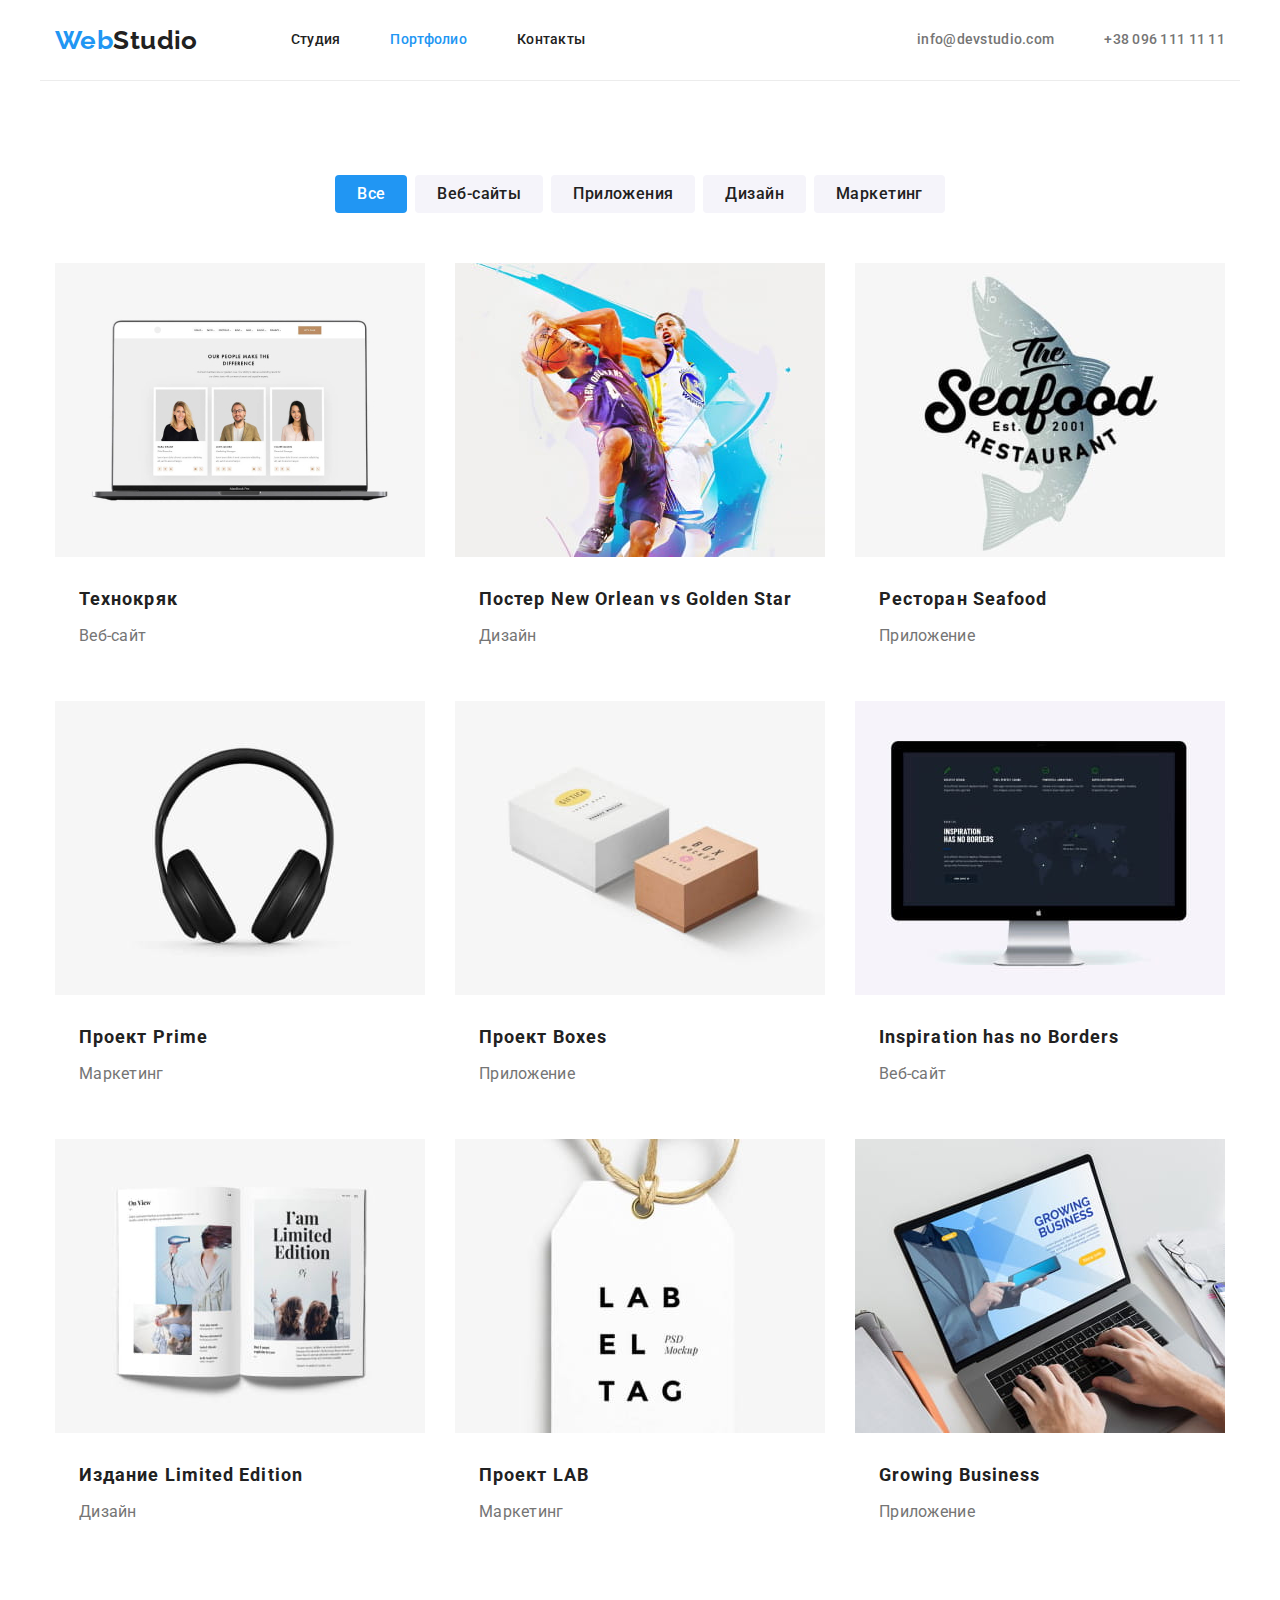
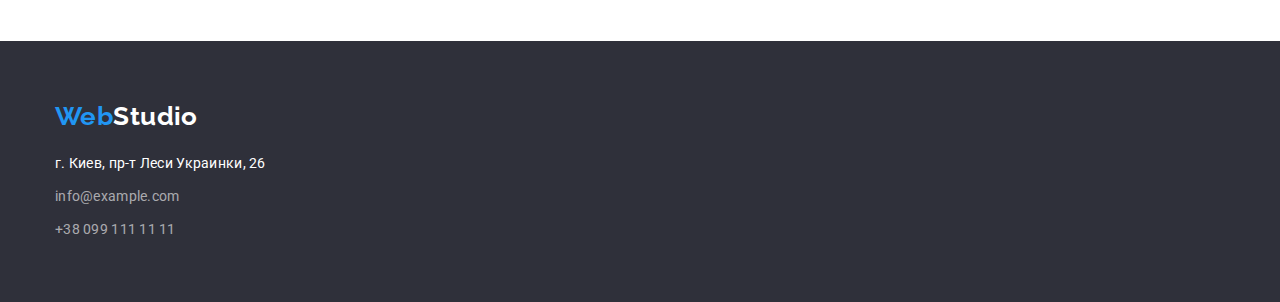
==== portfolio.html @ 16186819 "Added new paddings and styles" ====
<!DOCTYPE html>
<html lang="ru">
  <head>
    <meta charset="UTF-8" />
    <meta http-equiv="X-UA-Compatible" content="IE=edge" />
    <meta name="viewport" content="width=device-width, initial-scale=1.0" />
    <title>Document</title>
    <link
      href="https://fonts.googleapis.com/css2?family=Raleway:wght@700&family=Roboto:wght@400;500;700;900&display=swap"
      rel="stylesheet"
    />
    <link
      rel="stylesheet"
      href="https://cdnjs.cloudflare.com/ajax/libs/modern-normalize/1.1.0/modern-normalize.min.css"
    />
    <link rel="stylesheet" href="./css/styles.css" />
  </head>
  <body>
    <!-- Шапка сайта -->
    <header>
      <div class="container main-nav">
        <nav class="nav">
          <a href="./index.html" class="logo"
            ><span class="accent">Web</span>Studio</a
          >

          <ul class="site-nav list">
            <li class="item">
              <a href="./index.html" class="link">Студия</a>
            </li>
            <li class="item">
              <a href="./portfolio.html" class="link current">Портфолио</a>
            </li>
            <li class="item"><a href="" class="link">Контакты</a></li>
          </ul>
        </nav>

        <ul class="address-nav list">
          <li class="item">
            <a href="mailto:info@devstudio.com" class="link contact"
              >info@devstudio.com</a
            >
          </li>
          <li class="item">
            <a href="tel:+380961111111" class="link contact"
              >+38 096 111 11 11</a
            >
          </li>
        </ul>
      </div>
    </header>

    <main>
      <!-- Герой -->
      <section class="section">
        <div class="container portfolio-wrap">
          <h1 class="hidden-title">Примеры работ</h1>

          <div class="bnt-container">
            <ul class="filter-items list">
              <li class="item">
                <button type="button" class="btn-filter current">Все</button>
              </li>
              <li class="item">
                <button type="button" class="btn-filter">Веб-сайты</button>
              </li>
              <li class="item">
                <button type="button" class="btn-filter">Приложения</button>
              </li>
              <li class="item">
                <button type="button" class="btn-filter">Дизайн</button>
              </li>
              <li class="item">
                <button type="button" class="btn-filter">Маркетинг</button>
              </li>
            </ul>
          </div>

          <div class="examples-container">
            <ul class="examples-items list">
              <li class="item">
                <a href="" class="link">
                  <img
                    src="./images/web-tech.jpg"
                    class="image"
                    alt="фото сайта Технокряк"
                    width="370"
                  />
                  <h2 class="heading">Технокряк</h2>
                  <p class="name-filter text">Веб-сайт</p>
                </a>
              </li>

              <li class="item">
                <a href="" class="link">
                  <img
                    src="./images/desigh-poster.jpg"
                    alt="дизайн постера"
                    width="370"
                  />
                  <h2 class="heading">Постер New Orlean vs Golden Star</h2>
                  <p class="name-filter text">Дизайн</p>
                </a>
              </li>

              <li class="item">
                <a href="" class="link">
                  <img
                    src="./images/app-restaurant.jpg"
                    alt="приложение для ресторана"
                    width="370"
                  />
                  <h2 class="heading">Ресторан Seafood</h2>
                  <p class="name-filter text">Приложение</p>
                </a>
              </li>

              <li class="item">
                <a href="" class="link">
                  <img
                    src="./images/project-prime.jpg"
                    alt="фото наушники"
                    width="370"
                  />
                  <h2 class="heading">Проект Prime</h2>
                  <p class="name-filter text">Маркетинг</p>
                </a>
              </li>

              <li class="item">
                <a href="" class="link">
                  <img src="./images/boxes.jpg" alt="коробки" width="370" />
                  <h2 class="heading">Проект Boxes</h2>
                  <p class="name-filter text">Приложение</p>
                </a>
              </li>

              <li class="item">
                <a href="" class="link">
                  <img
                    src="./images/web-inspirations.jpg"
                    alt="монитор с открытым сайтом"
                    width="370"
                  />
                  <h2 class="heading">Inspiration has no Borders</h2>
                  <p class="name-filter text">Веб-сайт</p>
                </a>
              </li>

              <li class="item">
                <a href="" class="link">
                  <img
                    src="./images/desing-limited.jpg"
                    alt="дизайн издания"
                    width="370"
                  />
                  <h2 class="heading">Издание Limited Edition</h2>
                  <p class="name-filter text">Дизайн</p>
                </a>
              </li>

              <li class="item">
                <a href="" class="link">
                  <img
                    src="./images/project-lab.jpg"
                    alt="фото лейбла"
                    width="370"
                  />
                  <h2 class="heading">Проект LAB</h2>
                  <p class="name-filter text">Маркетинг</p>
                </a>
              </li>

              <li class="item">
                <a href="" class="link">
                  <img
                    src="./images/app-growing.jpg"
                    alt="фото приложения"
                    width="370"
                  />
                  <h2 class="heading">Growing Business</h2>
                  <p class="name-filter text">Приложение</p>
                </a>
              </li>
            </ul>
          </div>
        </div>
      </section>
    </main>

    <!-- Подвал сайта -->
    <footer class="page-footer">
      <div class="container">
        <a href="" class="logo footer"><span class="accent">Web</span>Studio</a>

        <address>
          <ul class="footer-items list">
            <li>
              <a
                href="https://goo.gl/maps/wA7wwZKrXkQfANAAA"
                target="blank"
                rel="noopener noreferrer"
                class="link address"
                >г. Киев, пр-т Леси Украинки, 26</a
              >
            </li>

            <li>
              <a href="mailto:info@example.com" class="link contact"
                >info@example.com</a
              >
            </li>

            <li>
              <a href="tel:+380991111111" class="link contact"
                >+38 099 111 11 11</a
              >
            </li>
          </ul>
        </address>
      </div>
    </footer>
  </body>
</html>
---- css/styles.css ----
html {
  box-sizing: border-box;
}

*,
*::before,
*::after {
  box-sizing: inherit;
}

:root {
  --text-color: #757575;
  --primary-text-color: #212121;
  --accent-color: #2196f3;
  --primary-white-color: #ffffff;
  --secondary-bg-color: #f5f4fa;
  --footer-contact-color: rgba(255, 255, 255, 0.6);
}

body {
  background-color: var(--primary-white-color);
  color: var(--primary-text-color);

  font-family: Roboto, Arial, sans-serif;
  font-weight: 400;
  font-size: 14px;
  letter-spacing: 0.03em;
  line-height: 1.17;
}

/* Утилиты */

.list {
  padding: 0;
  margin: 0;
  list-style: none;
}

h1,
h2,
h3,
h4,
h5,
h6 {
  margin: 0;
  padding: 0;
}

.container {
  margin-left: auto;
  margin-right: auto;
  width: 1200px;
  padding-left: 15px;
  padding-right: 15px;
}

.main-nav {
  display: flex;
  align-items: center;
  border-bottom: 1px solid #ececec;
}

.nav {
  display: flex;
  align-items: center;
}

.site-nav {
  display: flex;
  margin-left: 93px;
}

.site-nav .item + .item,
.address-nav .item + .item {
  margin-left: 50px;
}

.address-nav {
  display: flex;
  margin-left: auto;
}

.logo {
  color: var(--primary-text-color);
  font-family: Raleway, sans-serif;
  font-weight: 700;
  font-size: 26px;
  line-height: 1.19;
  text-decoration: none;
}

.accent {
  color: var(--accent-color);
}

/* Navigation */

.site-nav .link {
  display: block;
  padding-top: 32px;
  padding-bottom: 32px;

  color: var(--primary-text-color);
}

.site-nav .link:hover,
.site-nav .link:focus {
  color: var(--accent-color);
}

.link {
  font-weight: 500;
  line-height: 1.14;
  letter-spacing: 0.02em;
  text-decoration: none;
}

.link:active {
  color: var(--accent-color);
}

.link.current {
  color: var(--accent-color);
}

.address-nav .link {
  display: block;
  padding-top: 32px;
  padding-bottom: 32px;

  color: var(--text-color);
}

.address-nav .link:hover,
.address-nav .link:focus {
  color: var(--accent-color);
}

/* Hero */

.hero {
  padding-top: 200px;
  padding-bottom: 200px;
  background-color: #2f303a;
}

.hero-title {
  margin-top: 0;
  margin-bottom: 30px;

  color: var(--primary-white-color);

  font-weight: 900;
  font-size: 44px;
  line-height: 1.36;
  text-align: center;
  letter-spacing: 0.06em;
  text-transform: uppercase;
}

.btn-wrap {
  display: flex;
  justify-content: center;
  align-items: center;
}

.btn-primary {
  padding: 10px 32px;
  min-width: 200px;
  border: 0;
  border-radius: 4px;

  color: var(--primary-white-color);
  background-color: var(--accent-color);

  font-family: inherit;
  font-weight: 700;
  font-size: 16px;
  line-height: 1.88;
  letter-spacing: 0.06em;

  cursor: pointer;
}

.btn-primary:hover,
.btn-primary:focus {
  color: var(--accent-color);
  background-color: var(--primary-white-color);
}

/* Section */

.hidden-title {
  display: none;
}

.feature-list {
  display: flex;
  flex-wrap: wrap;
  padding-top: 94px;
}

.feature-list .item {
  width: 270px;
}

.item-list:not(:last-child) {
  margin-right: 30px;
}

.feature-list .title {
  font-size: 14px;
  font-weight: 700;
  line-height: 1.14;
  text-transform: uppercase;
}

.list .text {
  margin-top: 10px;
  margin-bottom: 0;
  color: var(--text-color);

  line-height: 1.71;
}

.section-title {
  padding-top: 94px;
  color: var(--primary-text-color);

  font-weight: 700;
  font-size: 36px;
  line-height: 1.17;
  text-align: center;
}

.img-list {
  display: flex;
  flex-wrap: wrap;
  margin-top: 50px;
  padding-bottom: 94px;
}

.img-list .item:not(:last-child) {
  margin-right: 30px;
}

/* Features */

.features-items .title {
  color: var(--primary-text-color);
}

/* Members */

.members-wrap {
  background-color: var(--secondary-bg-color);
}

.member-items {
  display: flex;
  flex-wrap: wrap;
  margin-top: 50px;
  padding-bottom: 94px;
}

.member-items .item {
  box-shadow: 0px 1px 3px rgba(0, 0, 0, 0.12), 0px 1px 1px rgba(0, 0, 0, 0.14),
    0px 2px 1px rgba(0, 0, 0, 0.2);
  border-radius: 0px 0px 4px 4px;
}

.member-items .item:not(:last-child) {
  margin-right: 30px;
}

.member-items .name {
  margin-top: 30px;
  margin-bottom: 0;

  color: var(--primary-text-color);

  font-weight: 500;
  font-size: 16px;
  line-height: 1.19;
  text-align: center;
}

.member-items .text {
  margin-top: 10px;

  font-size: 16px;
  line-height: 1.19;
  text-align: center;
}

/* Footer */

.page-footer {
  padding-top: 60px;
  background-color: #2f303a;
}

.logo.footer {
  color: var(--primary-white-color);
}

.footer-items {
  padding-bottom: 60px;
}

.footer-items .address {
  display: block;
  margin-top: 20px;

  color: var(--primary-white-color);
}

.footer-items .contact {
  display: block;
  margin-top: 9px;

  color: var(--footer-contact-color);
}

.footer-items .link:hover,
.footer-items .link:focus {
  color: var(--accent-color);
}

.footer-items .link {
  font-weight: inherit;
  line-height: 1.71;
  text-decoration: none;
  font-style: normal;
}

/* PORTFOLIO */
/* Buttons */

.portfolio-wrap {
  padding-top: 94px;
  padding-bottom: 94px;
}

/* .bnt-container {
  margin-top: 94px;
} */

.filter-items {
  display: flex;
  flex-wrap: wrap;
  justify-content: center;
}

.filter-items .item:not(:last-child) {
  margin-right: 8px;
}

.btn-filter {
  padding: 6px 22px;
  border: 0;
  border-radius: 4px;

  color: var(--primary-text-color);
  background-color: var(--secondary-bg-color);

  font-family: inherit;
  font-weight: 500;
  font-size: 16px;
  line-height: 1.62;
  letter-spacing: inherit;
  cursor: pointer;
}

.btn-filter:hover,
.btn-filter:focus {
  color: var(--primary-white-color);
  background-color: var(--accent-color);
}

.btn-filter.current {
  color: var(--primary-white-color);
  background-color: var(--accent-color);

  cursor: pointer;
}

/* Heading Portfolio */

.examples-items {
  display: flex;
  flex-wrap: wrap;
  margin-top: 50px;
}

.examples-items .item {
  width: 370px;
}

.examples-items .item:not(:nth-child(3n)) {
  margin-right: 30px;
}

.examples-items .item:not(:nth-last-child(-n + 3)) {
  margin-bottom: 30px;
}

.examples-items .heading {
  margin-top: 20px;
  margin-bottom: 0;
  margin-left: 24px;

  color: var(--primary-text-color);

  font-weight: 700;
  font-size: 18px;
  line-height: 2;
  letter-spacing: 0.06em;
}

.examples-items .heading:hover,
.examples-items .heading:focus {
  color: var(--accent-color);
}

.examples-items .text {
  margin-top: 4px;
  margin-bottom: 20px;
  margin-left: 24px;

  font-size: 16px;
  line-height: 1.88;
  font-weight: 400;
}

.examples-items .text:hover,
.examples-items .text:focus {
  color: var(--accent-color);
}
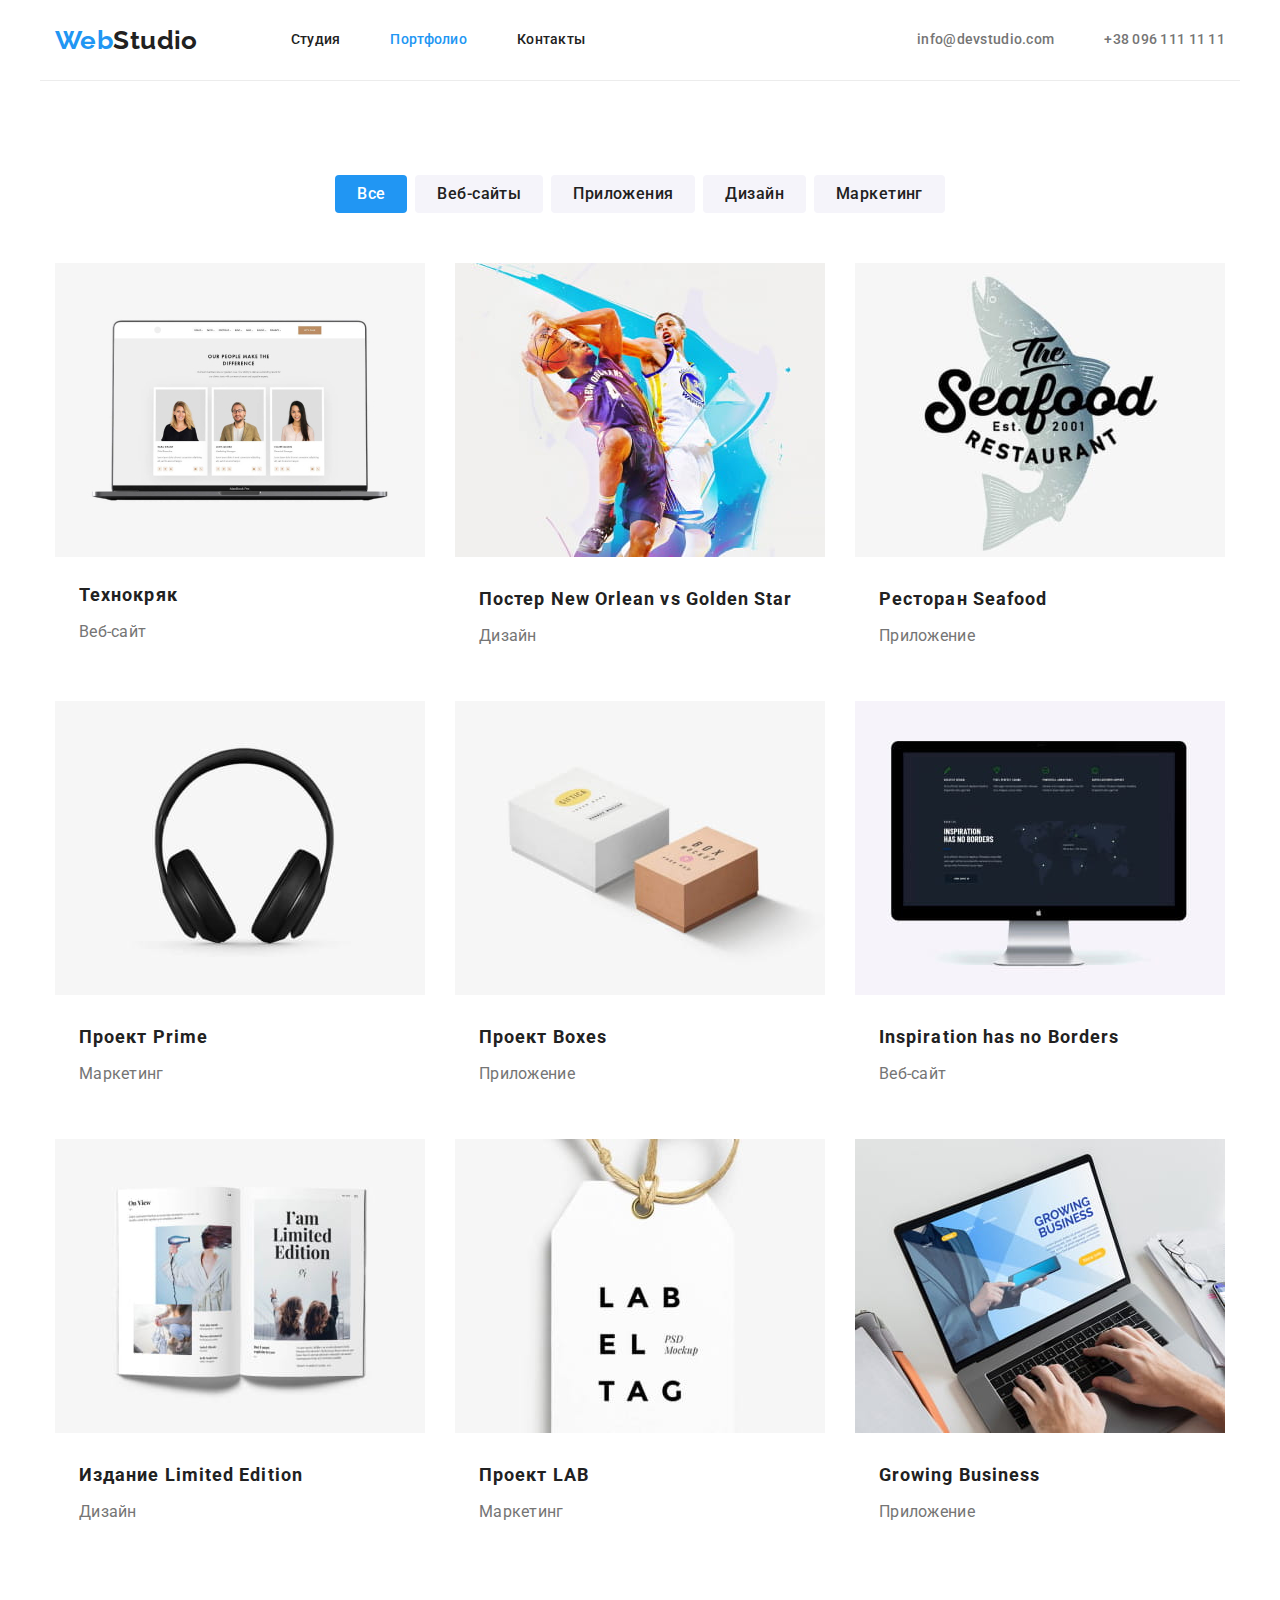
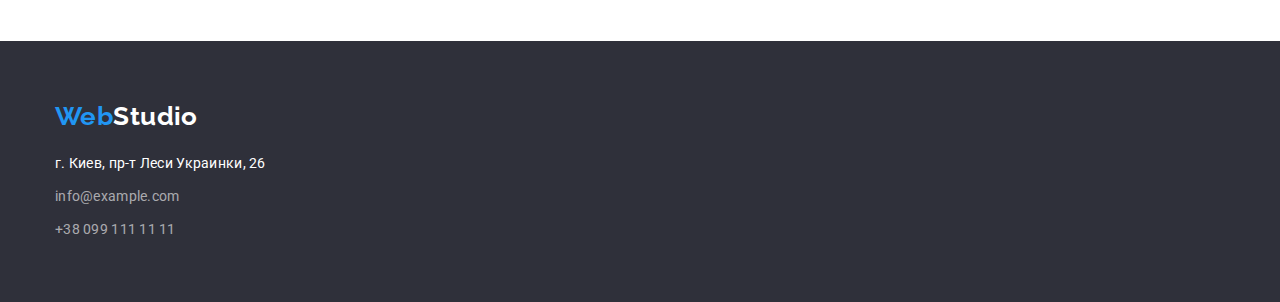
==== commit 59b62ebb: "fixed wraps and margins" ====
--- a/portfolio.html
+++ b/portfolio.html
@@ -86,8 +86,10 @@
                     alt="фото сайта Технокряк"
                     width="370"
                   />
-                  <h2 class="heading">Технокряк</h2>
-                  <p class="name-filter text">Веб-сайт</p>
+                  <div class="text-wrap">
+                    <h2 class="heading">Технокряк</h2>
+                    <p class="name-filter text">Веб-сайт</p>
+                  </div>
                 </a>
               </li>
 
--- a/css/styles.css
+++ b/css/styles.css
@@ -264,8 +264,8 @@
 }
 
 .member-items .item {
-  box-shadow: 0px 1px 3px rgba(0, 0, 0, 0.12), 0px 1px 1px rgba(0, 0, 0, 0.14),
-    0px 2px 1px rgba(0, 0, 0, 0.2);
+  padding-bottom: 30px;
+  box-shadow: 0px 1px 1px rgba(0, 0, 0, 0.14), 0px 2px 1px rgba(0, 0, 0, 0.2);
   border-radius: 0px 0px 4px 4px;
 }
 
@@ -397,12 +397,22 @@
   width: 370px;
 }
 
+/* .text-wrap {
+  border: 1px solid #eeeeee;
+  box-sizing: border-box;
+} */
+
 .examples-items .item:not(:nth-child(3n)) {
   margin-right: 30px;
 }
 
 .examples-items .item:not(:nth-last-child(-n + 3)) {
   margin-bottom: 30px;
+}
+
+.image {
+  display: block;
+  line-height: 0;
 }
 
 .examples-items .heading {
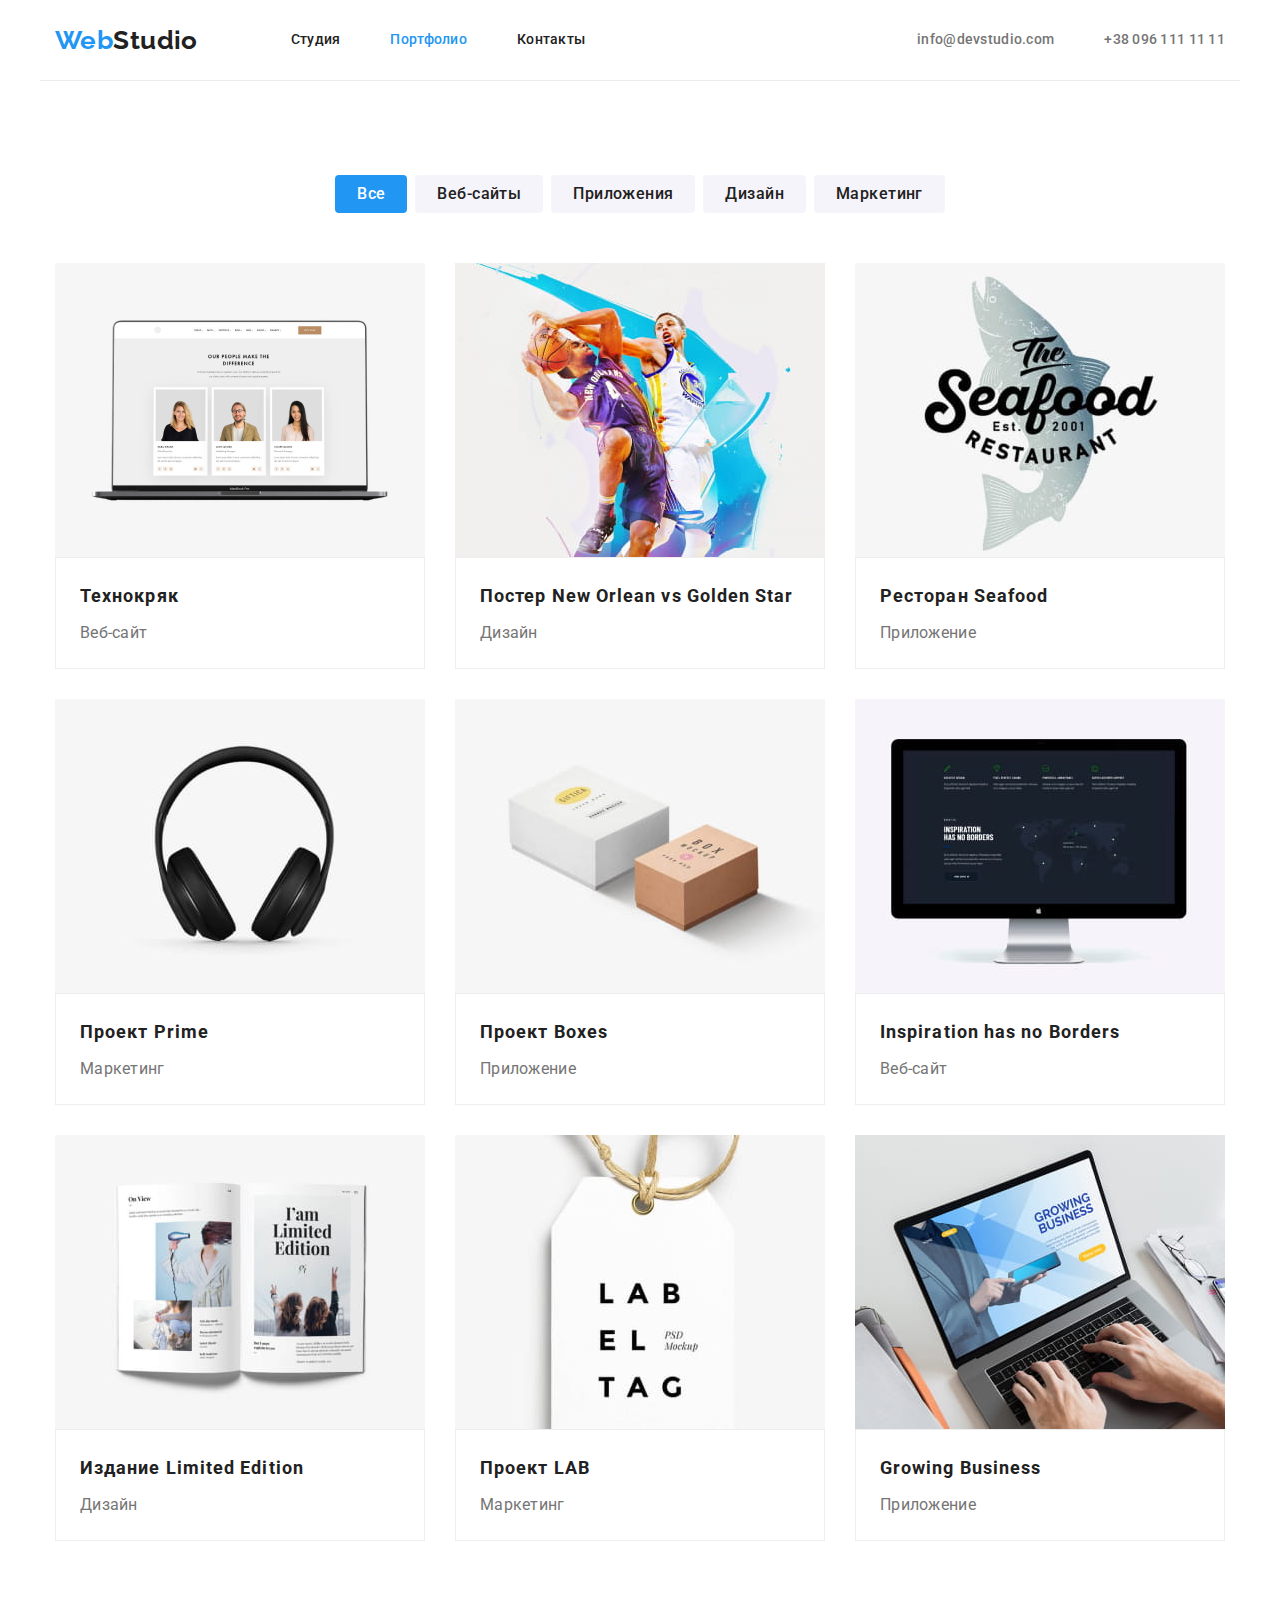
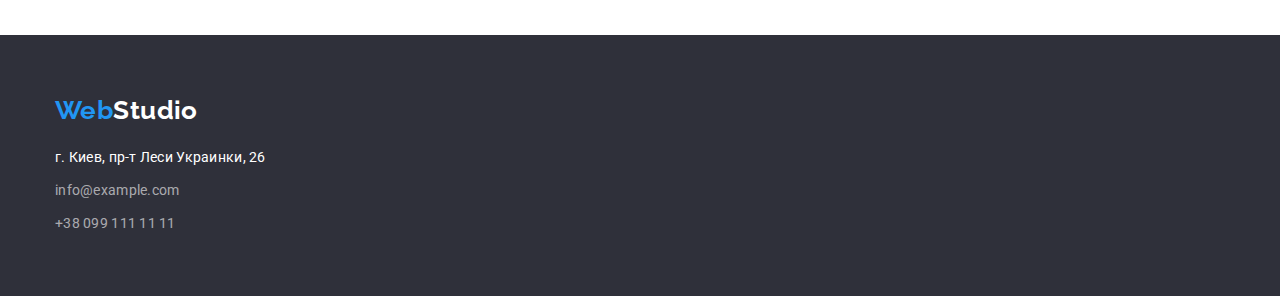
==== commit 775bd121: "created class text-wrap and stylized them" ====
--- a/portfolio.html
+++ b/portfolio.html
@@ -97,11 +97,14 @@
                 <a href="" class="link">
                   <img
                     src="./images/desigh-poster.jpg"
+                    class="image"
                     alt="дизайн постера"
                     width="370"
                   />
-                  <h2 class="heading">Постер New Orlean vs Golden Star</h2>
-                  <p class="name-filter text">Дизайн</p>
+                  <div class="text-wrap">
+                    <h2 class="heading">Постер New Orlean vs Golden Star</h2>
+                    <p class="name-filter text">Дизайн</p>
+                  </div>
                 </a>
               </li>
 
@@ -109,11 +112,14 @@
                 <a href="" class="link">
                   <img
                     src="./images/app-restaurant.jpg"
+                    class="image"
                     alt="приложение для ресторана"
                     width="370"
                   />
-                  <h2 class="heading">Ресторан Seafood</h2>
-                  <p class="name-filter text">Приложение</p>
+                  <div class="text-wrap">
+                    <h2 class="heading">Ресторан Seafood</h2>
+                    <p class="name-filter text">Приложение</p>
+                  </div>
                 </a>
               </li>
 
@@ -121,19 +127,29 @@
                 <a href="" class="link">
                   <img
                     src="./images/project-prime.jpg"
+                    class="image"
                     alt="фото наушники"
                     width="370"
                   />
-                  <h2 class="heading">Проект Prime</h2>
-                  <p class="name-filter text">Маркетинг</p>
-                </a>
-              </li>
-
-              <li class="item">
-                <a href="" class="link">
-                  <img src="./images/boxes.jpg" alt="коробки" width="370" />
-                  <h2 class="heading">Проект Boxes</h2>
-                  <p class="name-filter text">Приложение</p>
+                  <div class="text-wrap">
+                    <h2 class="heading">Проект Prime</h2>
+                    <p class="name-filter text">Маркетинг</p>
+                  </div>
+                </a>
+              </li>
+
+              <li class="item">
+                <a href="" class="link">
+                  <img
+                    src="./images/boxes.jpg"
+                    class="image"
+                    alt="коробки"
+                    width="370"
+                  />
+                  <div class="text-wrap">
+                    <h2 class="heading">Проект Boxes</h2>
+                    <p class="name-filter text">Приложение</p>
+                  </div>
                 </a>
               </li>
 
@@ -141,11 +157,14 @@
                 <a href="" class="link">
                   <img
                     src="./images/web-inspirations.jpg"
+                    class="image"
                     alt="монитор с открытым сайтом"
                     width="370"
                   />
-                  <h2 class="heading">Inspiration has no Borders</h2>
-                  <p class="name-filter text">Веб-сайт</p>
+                  <div class="text-wrap">
+                    <h2 class="heading">Inspiration has no Borders</h2>
+                    <p class="name-filter text">Веб-сайт</p>
+                  </div>
                 </a>
               </li>
 
@@ -153,11 +172,14 @@
                 <a href="" class="link">
                   <img
                     src="./images/desing-limited.jpg"
+                    class="image"
                     alt="дизайн издания"
                     width="370"
                   />
-                  <h2 class="heading">Издание Limited Edition</h2>
-                  <p class="name-filter text">Дизайн</p>
+                  <div class="text-wrap">
+                    <h2 class="heading">Издание Limited Edition</h2>
+                    <p class="name-filter text">Дизайн</p>
+                  </div>
                 </a>
               </li>
 
@@ -165,11 +187,14 @@
                 <a href="" class="link">
                   <img
                     src="./images/project-lab.jpg"
+                    class="image"
                     alt="фото лейбла"
                     width="370"
                   />
-                  <h2 class="heading">Проект LAB</h2>
-                  <p class="name-filter text">Маркетинг</p>
+                  <div class="text-wrap">
+                    <h2 class="heading">Проект LAB</h2>
+                    <p class="name-filter text">Маркетинг</p>
+                  </div>
                 </a>
               </li>
 
@@ -177,11 +202,14 @@
                 <a href="" class="link">
                   <img
                     src="./images/app-growing.jpg"
+                    class="image"
                     alt="фото приложения"
                     width="370"
                   />
-                  <h2 class="heading">Growing Business</h2>
-                  <p class="name-filter text">Приложение</p>
+                  <div class="text-wrap">
+                    <h2 class="heading">Growing Business</h2>
+                    <p class="name-filter text">Приложение</p>
+                  </div>
                 </a>
               </li>
             </ul>
--- a/css/styles.css
+++ b/css/styles.css
@@ -397,10 +397,10 @@
   width: 370px;
 }
 
-/* .text-wrap {
+.text-wrap {
   border: 1px solid #eeeeee;
   box-sizing: border-box;
-} */
+}
 
 .examples-items .item:not(:nth-child(3n)) {
   margin-right: 30px;
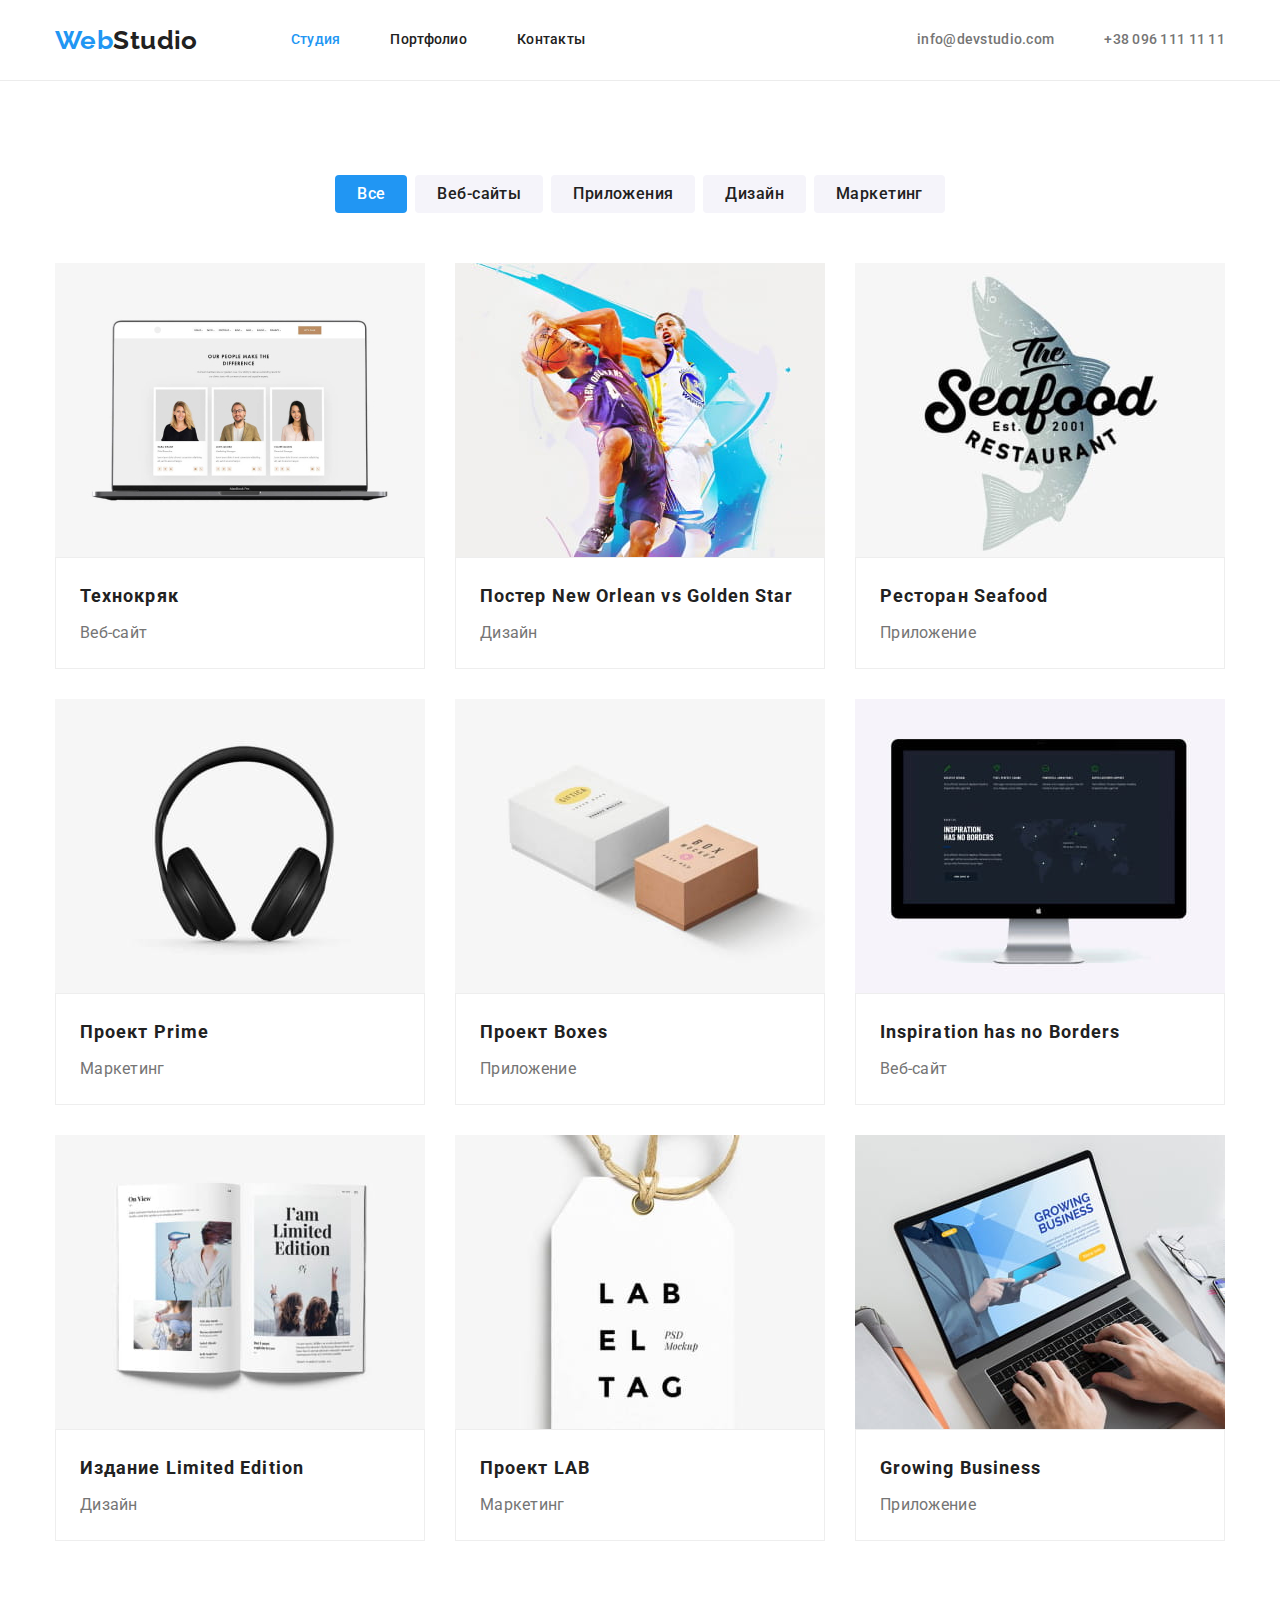
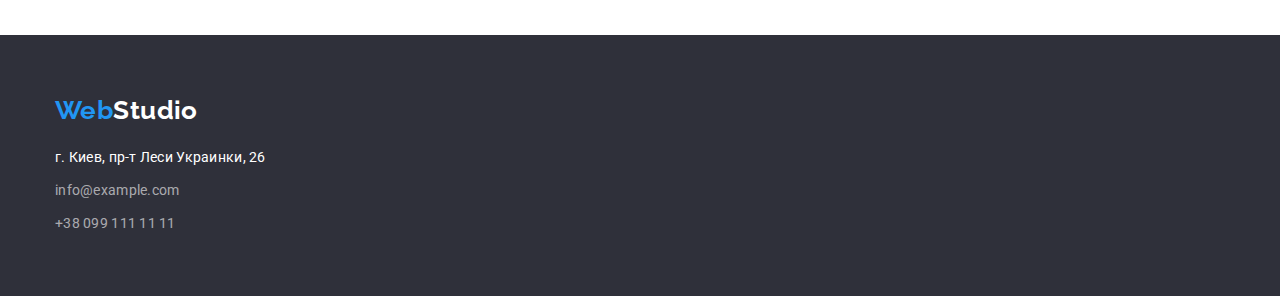
==== commit 331b159a: "fixed header-border" ====
--- a/portfolio.html
+++ b/portfolio.html
@@ -17,19 +17,17 @@
   </head>
   <body>
     <!-- Шапка сайта -->
-    <header>
+    <header class="header-wrap">
       <div class="container main-nav">
         <nav class="nav">
-          <a href="./index.html" class="logo"
-            ><span class="accent">Web</span>Studio</a
-          >
+          <a href="" class="logo"><span class="accent">Web</span>Studio</a>
 
           <ul class="site-nav list">
             <li class="item">
-              <a href="./index.html" class="link">Студия</a>
-            </li>
-            <li class="item">
-              <a href="./portfolio.html" class="link current">Портфолио</a>
+              <a href="./index.html" class="link current">Студия</a>
+            </li>
+            <li class="item">
+              <a href="./portfolio.html" class="link">Портфолио</a>
             </li>
             <li class="item"><a href="" class="link">Контакты</a></li>
           </ul>
@@ -52,8 +50,8 @@
 
     <main>
       <!-- Герой -->
-      <section class="section">
-        <div class="container portfolio-wrap">
+      <section class="section portfolio-wrap">
+        <div class="container">
           <h1 class="hidden-title">Примеры работ</h1>
 
           <div class="bnt-container">
@@ -220,12 +218,12 @@
 
     <!-- Подвал сайта -->
     <footer class="page-footer">
-      <div class="container">
+      <div class="container footer-wrap">
         <a href="" class="logo footer"><span class="accent">Web</span>Studio</a>
 
         <address>
           <ul class="footer-items list">
-            <li>
+            <li class="item">
               <a
                 href="https://goo.gl/maps/wA7wwZKrXkQfANAAA"
                 target="blank"
@@ -235,13 +233,13 @@
               >
             </li>
 
-            <li>
+            <li class="item">
               <a href="mailto:info@example.com" class="link contact"
                 >info@example.com</a
               >
             </li>
 
-            <li>
+            <li class="item">
               <a href="tel:+380991111111" class="link contact"
                 >+38 099 111 11 11</a
               >
--- a/css/styles.css
+++ b/css/styles.css
@@ -54,10 +54,13 @@
   padding-right: 15px;
 }
 
+.header-wrap {
+  border-bottom: 1px solid #ececec;
+}
+
 .main-nav {
   display: flex;
   align-items: center;
-  border-bottom: 1px solid #ececec;
 }
 
 .nav {
@@ -194,10 +197,13 @@
   display: none;
 }
 
+.features {
+  padding-top: 94px;
+}
+
 .feature-list {
   display: flex;
   flex-wrap: wrap;
-  padding-top: 94px;
 }
 
 .feature-list .item {
@@ -223,8 +229,12 @@
   line-height: 1.71;
 }
 
+.occupation {
+  padding-top: 94px;
+  padding-bottom: 94px;
+}
+
 .section-title {
-  padding-top: 94px;
   color: var(--primary-text-color);
 
   font-weight: 700;
@@ -237,7 +247,6 @@
   display: flex;
   flex-wrap: wrap;
   margin-top: 50px;
-  padding-bottom: 94px;
 }
 
 .img-list .item:not(:last-child) {
@@ -253,6 +262,8 @@
 /* Members */
 
 .members-wrap {
+  padding-top: 94px;
+  padding-bottom: 94px;
   background-color: var(--secondary-bg-color);
 }
 
@@ -260,7 +271,6 @@
   display: flex;
   flex-wrap: wrap;
   margin-top: 50px;
-  padding-bottom: 94px;
 }
 
 .member-items .item {
@@ -297,15 +307,12 @@
 
 .page-footer {
   padding-top: 60px;
+  padding-bottom: 60px;
   background-color: #2f303a;
 }
 
 .logo.footer {
   color: var(--primary-white-color);
-}
-
-.footer-items {
-  padding-bottom: 60px;
 }
 
 .footer-items .address {
@@ -341,10 +348,6 @@
   padding-top: 94px;
   padding-bottom: 94px;
 }
-
-/* .bnt-container {
-  margin-top: 94px;
-} */
 
 .filter-items {
   display: flex;
@@ -398,6 +401,8 @@
 }
 
 .text-wrap {
+  padding: 20px 24px;
+
   border: 1px solid #eeeeee;
   box-sizing: border-box;
 }
@@ -416,10 +421,6 @@
 }
 
 .examples-items .heading {
-  margin-top: 20px;
-  margin-bottom: 0;
-  margin-left: 24px;
-
   color: var(--primary-text-color);
 
   font-weight: 700;
@@ -435,8 +436,6 @@
 
 .examples-items .text {
   margin-top: 4px;
-  margin-bottom: 20px;
-  margin-left: 24px;
 
   font-size: 16px;
   line-height: 1.88;
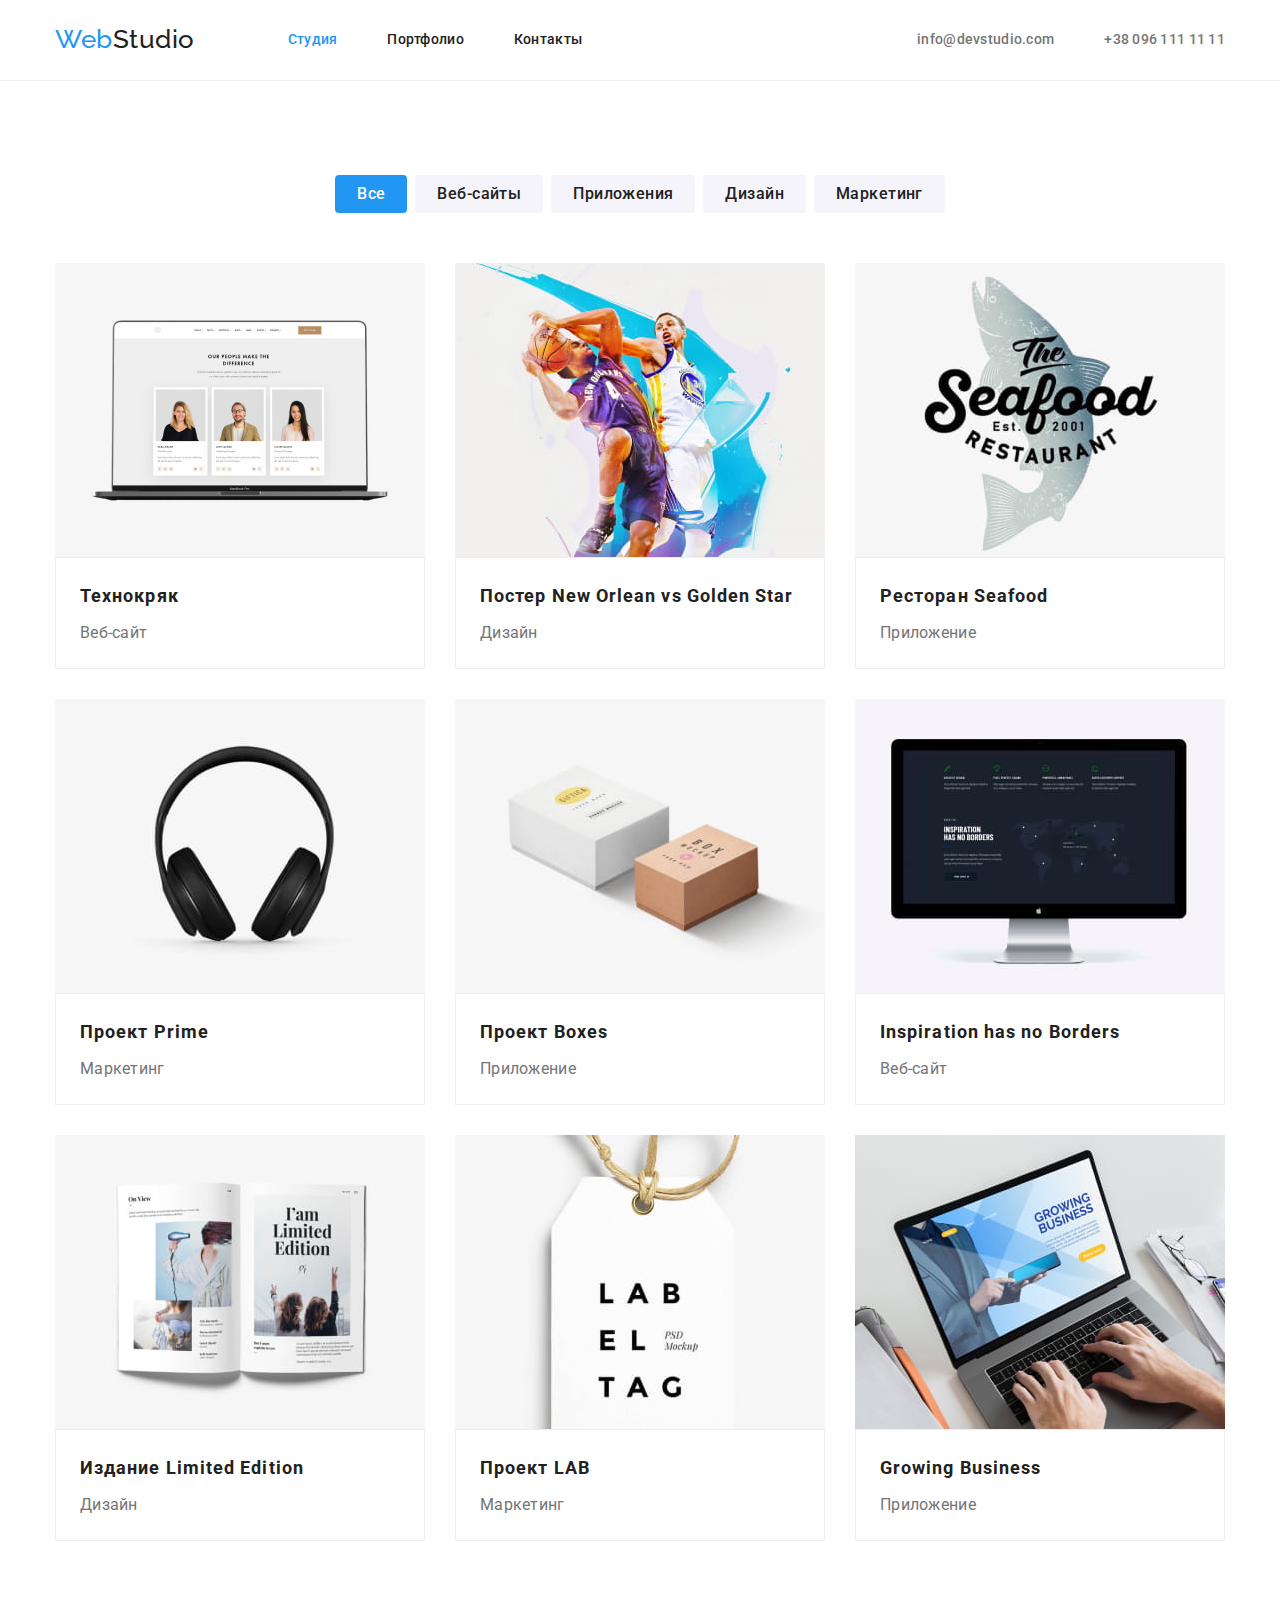
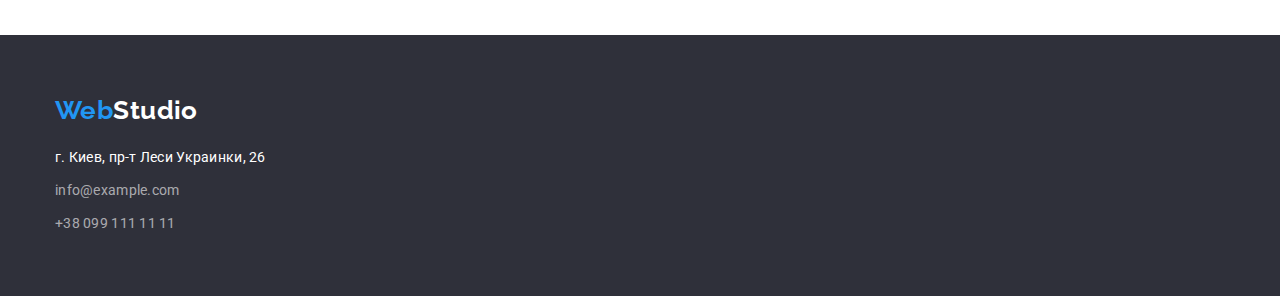
==== commit 25f45c50: "changed centered hero-title by flex" ====
--- a/portfolio.html
+++ b/portfolio.html
@@ -20,7 +20,7 @@
     <header class="header-wrap">
       <div class="container main-nav">
         <nav class="nav">
-          <a href="" class="logo"><span class="accent">Web</span>Studio</a>
+          <a href="" class="logo link"><span class="accent">Web</span>Studio</a>
 
           <ul class="site-nav list">
             <li class="item">
@@ -52,7 +52,7 @@
       <!-- Герой -->
       <section class="section portfolio-wrap">
         <div class="container">
-          <h1 class="hidden-title">Примеры работ</h1>
+          <h1 class="visually-hidden">Примеры работ</h1>
 
           <div class="bnt-container">
             <ul class="filter-items list">
@@ -160,7 +160,9 @@
                     width="370"
                   />
                   <div class="text-wrap">
-                    <h2 class="heading">Inspiration has no Borders</h2>
+                    <h2 lang="en" class="heading">
+                      Inspiration has no Borders
+                    </h2>
                     <p class="name-filter text">Веб-сайт</p>
                   </div>
                 </a>
@@ -205,7 +207,7 @@
                     width="370"
                   />
                   <div class="text-wrap">
-                    <h2 class="heading">Growing Business</h2>
+                    <h2 lang="en" class="heading">Growing Business</h2>
                     <p class="name-filter text">Приложение</p>
                   </div>
                 </a>
--- a/css/styles.css
+++ b/css/styles.css
@@ -41,9 +41,33 @@
 h3,
 h4,
 h5,
-h6 {
+h6,
+p {
+  margin: 0;
+}
+
+ul,
+ol {
   margin: 0;
   padding: 0;
+  list-style: none;
+}
+
+button {
+  cursor: pointer;
+}
+
+.visually-hidden {
+  position: absolute;
+  white-space: nowrap;
+  width: 1px;
+  height: 1px;
+  overflow: hidden;
+  border: 0;
+  padding: 0;
+  clip: rect(0 0 0 0);
+  clip-path: inset(50%);
+  margin: -1px;
 }
 
 .container {
@@ -84,6 +108,8 @@
 }
 
 .logo {
+  padding-top: 24px;
+  padding-bottom: 25px;
   color: var(--primary-text-color);
   font-family: Raleway, sans-serif;
   font-weight: 700;
@@ -147,9 +173,15 @@
   background-color: #2f303a;
 }
 
+.hero-title-wrap {
+  display: flex;
+  justify-content: center;
+}
+
 .hero-title {
   margin-top: 0;
   margin-bottom: 30px;
+  max-width: 696px;
 
   color: var(--primary-white-color);
 
@@ -193,10 +225,6 @@
 
 /* Section */
 
-.hidden-title {
-  display: none;
-}
-
 .features {
   padding-top: 94px;
 }
@@ -372,7 +400,6 @@
   font-size: 16px;
   line-height: 1.62;
   letter-spacing: inherit;
-  cursor: pointer;
 }
 
 .btn-filter:hover,
